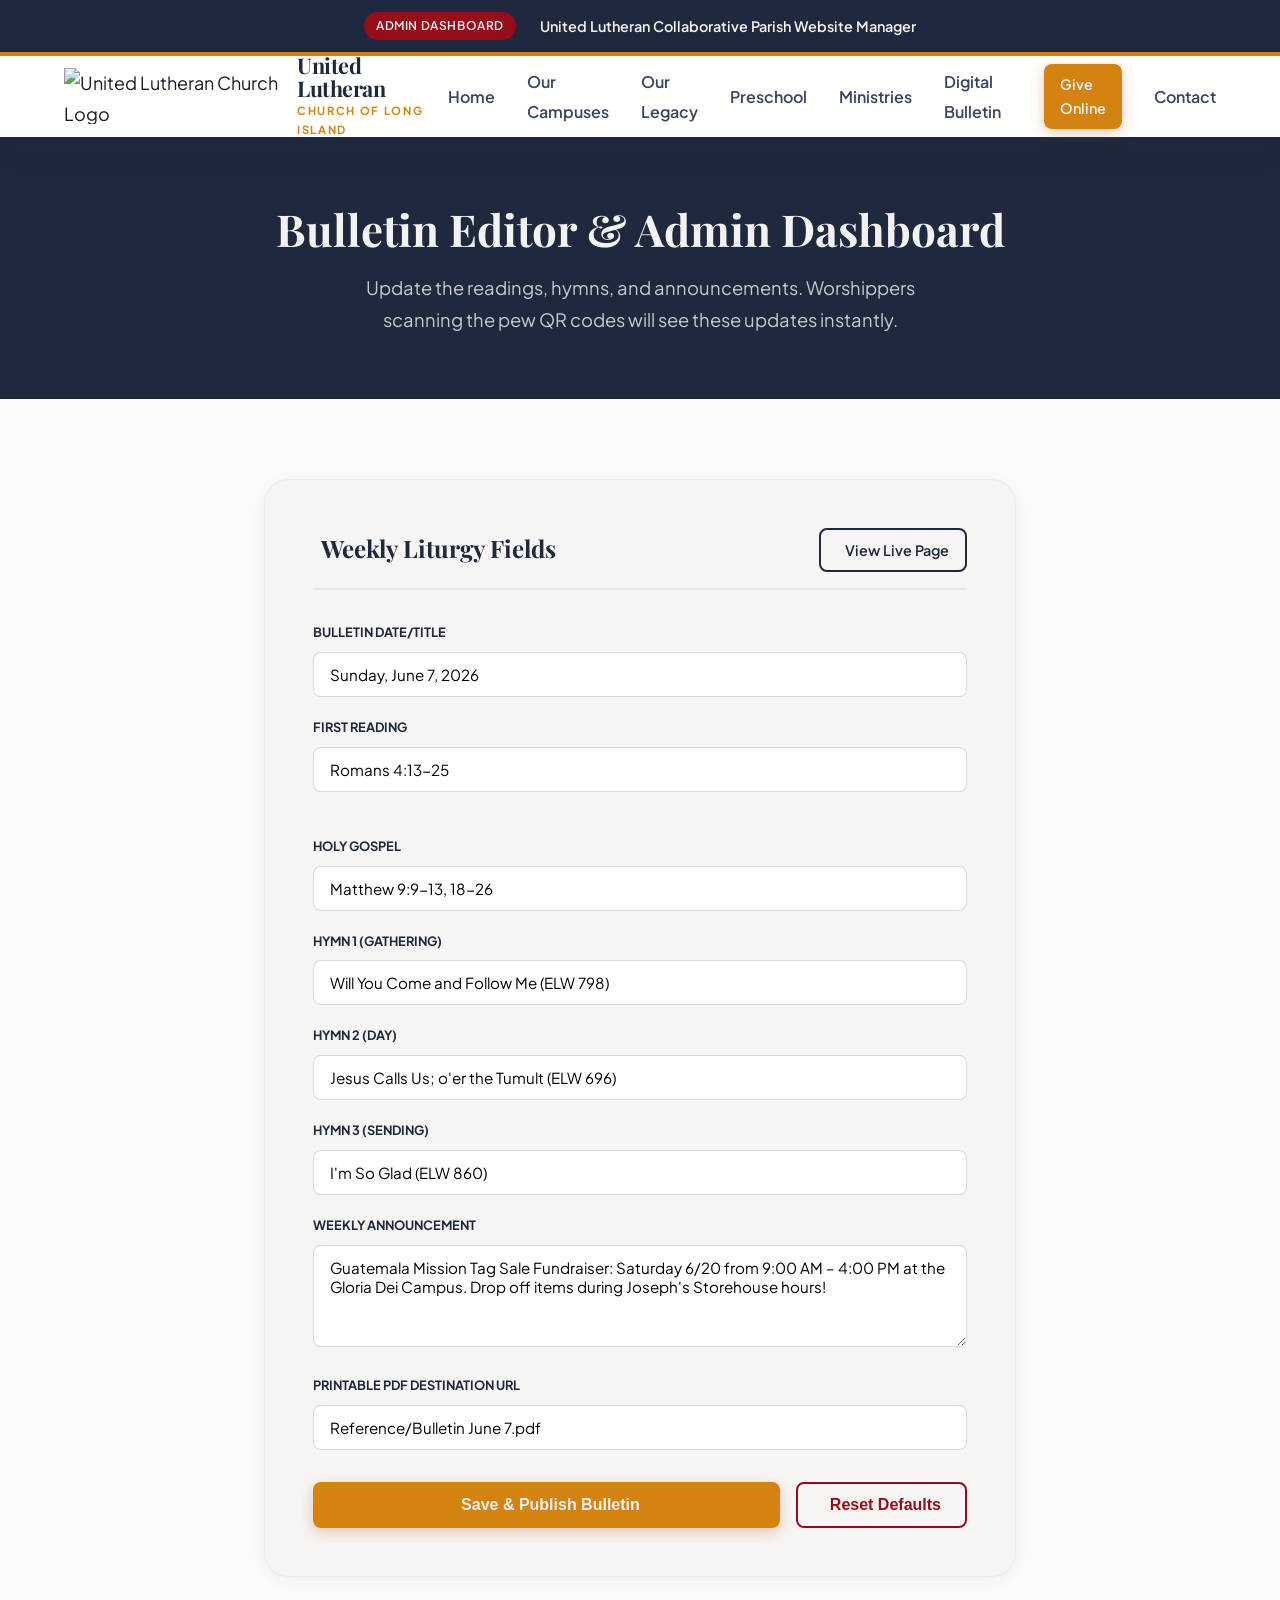
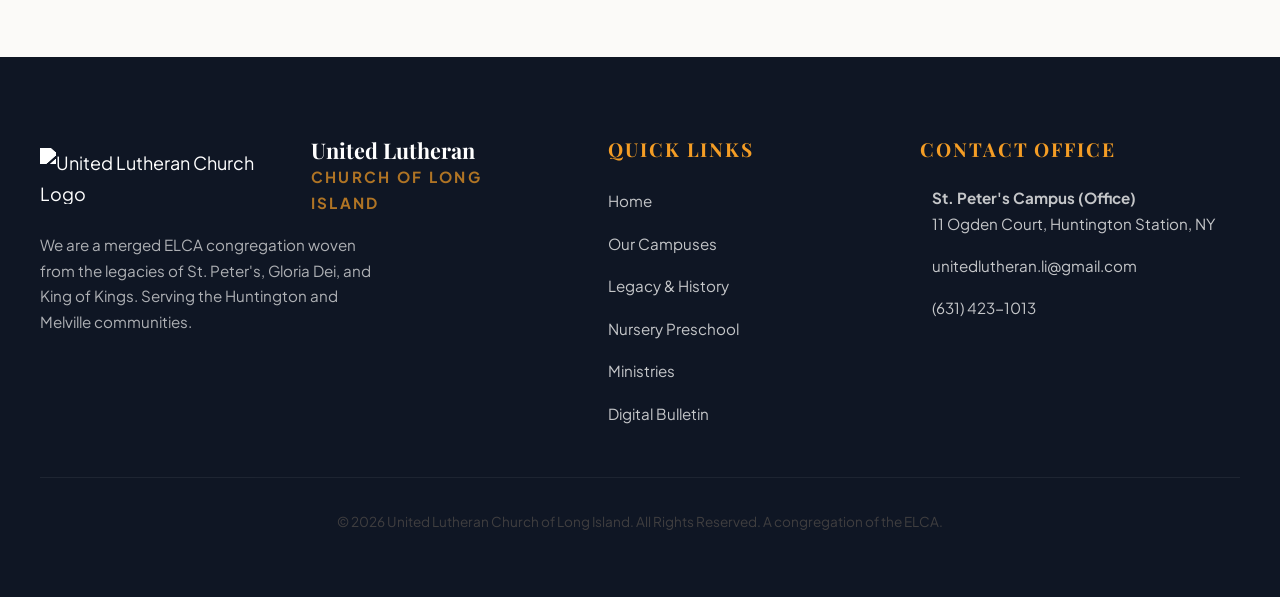
==== bulletin-admin.html @ 24a6257b "Split weekly bulletin into worshipper view and admin portal with persistent localStorage" ====
<!DOCTYPE html>
<html lang="en">
<head>
    <meta charset="UTF-8">
    <meta name="viewport" content="width=device-width, initial-scale=1.0">
    <title>Bulletin Administration | United Lutheran Church of Long Island</title>
    <meta name="description" content="Administration panel for managing the weekly digital bulletin.">
    
    <!-- Stylesheets & Scripts -->
    <link rel="stylesheet" href="css/style.css">
    <script src="js/main.js" defer></script>
    
    <!-- Lucide Icons CDN -->
    <script src="https://unpkg.com/lucide@latest"></script>
</head>
<body class="animate-fade-in">

    <!-- Liturgical Seasons & Shared Worship Banner -->
    <div class="liturgical-bar">
        <div class="container">
            <span class="liturgical-badge">Admin Dashboard</span>
            <span>United Lutheran Collaborative Parish Website Manager</span>
        </div>
    </div>

    <!-- Header Navigation -->
    <header class="site-header">
        <div class="nav-container">
            <a href="index.html" class="brand" aria-label="United Lutheran Church of Long Island Home">
                <img src="https://www.mnys.org/assets/18/6/ULC_Logo_2025.png?14372" alt="United Lutheran Church Logo" class="brand-logo">
                <div class="brand-text">
                    <h1>United Lutheran</h1>
                    <p>Church of Long Island</p>
                </div>
            </a>
            
            <nav>
                <ul class="nav-menu">
                    <li><a href="index.html" class="nav-link">Home</a></li>
                    <li><a href="campuses.html" class="nav-link">Our Campuses</a></li>
                    <li><a href="history.html" class="nav-link">Our Legacy</a></li>
                    <li><a href="preschool.html" class="nav-link">Preschool</a></li>
                    <li><a href="ministries.html" class="nav-link">Ministries</a></li>
                    <li><a href="bulletin.html" class="nav-link">Digital Bulletin</a></li>
                    <li><a href="give.html" class="btn btn-primary btn-sm" style="padding: 0.5rem 1rem; font-size: 0.9rem;">Give Online</a></li>
                    <li><a href="contact.html" class="nav-link">Contact</a></li>
                </ul>
            </nav>
            
            <button class="menu-toggle" aria-label="Toggle Navigation Menu">
                <span></span>
                <span></span>
                <span></span>
            </button>
        </div>
    </header>

    <!-- Main Content -->
    <main>
        <!-- Title Banner -->
        <section class="section" style="background-color: var(--clr-primary); color: var(--clr-text-light); padding: 4rem 0;">
            <div class="container" style="text-align: center;">
                <h2 style="color: var(--clr-text-light);">Bulletin Editor & Admin Dashboard</h2>
                <p style="color: var(--clr-text-light); opacity: 0.8; max-width: 600px; margin: 1rem auto 0; font-size: 1.15rem;">
                    Update the readings, hymns, and announcements. Worshippers scanning the pew QR codes will see these updates instantly.
                </p>
            </div>
        </section>

        <!-- Admin Form Area -->
        <section class="section">
            <div class="container" style="max-width: 800px;">
                <div class="card" style="padding: 3rem; background: var(--clr-bg-white);">
                    <div style="display: flex; justify-content: space-between; align-items: center; border-bottom: 2px solid rgba(0,0,0,0.06); padding-bottom: 1rem; margin-bottom: 2rem;">
                        <h3 style="margin: 0; font-size: 1.5rem; color: var(--clr-primary);"><i data-lucide="edit" style="vertical-align: middle; margin-right: 8px;"></i>Weekly Liturgy Fields</h3>
                        <a href="bulletin.html" class="btn btn-outline btn-sm" style="font-size: 0.9rem; padding: 0.5rem 1rem;"><i data-lucide="eye"></i> View Live Page</a>
                    </div>

                    <form id="bulletin-admin-page-form">
                        <div class="form-group">
                            <label class="form-label" for="adm-date">Bulletin Date/Title</label>
                            <input type="text" id="adm-date" class="form-control" value="Sunday, June 7, 2026" required>
                        </div>
                        
                        <div class="grid-2" style="gap: 1.5rem; margin-bottom: 0;">
                            <div class="form-group">
                                <label class="form-label" for="adm-first-lesson">First Reading</label>
                                <input type="text" id="adm-first-lesson" class="form-control" value="Romans 4:13-25" required>
                            </div>
                            <div class="form-group">
                                <label class="form-label" for="adm-gospel">Holy Gospel</label>
                                <input type="text" id="adm-gospel" class="form-control" value="Matthew 9:9-13, 18-26" required>
                            </div>
                        </div>

                        <div class="form-group">
                            <label class="form-label" for="adm-hymn1">Hymn 1 (Gathering)</label>
                            <input type="text" id="adm-hymn1" class="form-control" value="Will You Come and Follow Me (ELW 798)" required>
                        </div>
                        <div class="form-group">
                            <label class="form-label" for="adm-hymn2">Hymn 2 (Day)</label>
                            <input type="text" id="adm-hymn2" class="form-control" value="Jesus Calls Us; o'er the Tumult (ELW 696)" required>
                        </div>
                        <div class="form-group">
                            <label class="form-label" for="adm-hymn3">Hymn 3 (Sending)</label>
                            <input type="text" id="adm-hymn3" class="form-control" value="I'm So Glad (ELW 860)" required>
                        </div>

                        <div class="form-group">
                            <label class="form-label" for="adm-announcement">Weekly Announcement</label>
                            <textarea id="adm-announcement" class="form-control" rows="4" required>Guatemala Mission Tag Sale Fundraiser: Saturday 6/20 from 9:00 AM – 4:00 PM at the Gloria Dei Campus. Drop off items during Joseph's Storehouse hours!</textarea>
                        </div>

                        <div class="form-group">
                            <label class="form-label" for="adm-pdf-url">Printable PDF Destination URL</label>
                            <input type="text" id="adm-pdf-url" class="form-control" value="Reference/Bulletin June 7.pdf" required>
                        </div>

                        <div style="display: flex; gap: 1rem; margin-top: 2rem;">
                            <button type="submit" class="btn btn-primary" style="flex: 1;"><i data-lucide="save"></i> Save & Publish Bulletin</button>
                            <button type="button" id="reset-defaults-btn" class="btn btn-outline" style="color: var(--clr-secondary); border-color: var(--clr-secondary);"><i data-lucide="rotate-ccw"></i> Reset Defaults</button>
                        </div>
                    </form>

                    <!-- Alert message container -->
                    <div id="admin-alert" style="margin-top: 1.5rem; display: none;"></div>
                </div>
            </div>
        </section>
    </main>

    <!-- Footer -->
    <footer class="site-footer">
        <div class="footer-grid">
            <div class="footer-brand">
                <a href="index.html" class="brand" style="color: white;">
                    <img src="https://www.mnys.org/assets/18/6/ULC_Logo_2025.png?14372" alt="United Lutheran Church Logo" class="brand-logo" style="filter: brightness(0) invert(1);">
                    <div class="brand-text">
                        <h2 style="color: white; font-size: 1.35rem;">United Lutheran</h2>
                        <p style="color: var(--clr-accent-light);">Church of Long Island</p>
                    </div>
                </a>
                <p>We are a merged ELCA congregation woven from the legacies of St. Peter's, Gloria Dei, and King of Kings. Serving the Huntington and Melville communities.</p>
            </div>
            
            <div class="footer-links">
                <h3>Quick Links</h3>
                <ul class="footer-links-list">
                    <li><a href="index.html" class="footer-link">Home</a></li>
                    <li><a href="campuses.html" class="footer-link">Our Campuses</a></li>
                    <li><a href="history.html" class="footer-link">Legacy & History</a></li>
                    <li><a href="preschool.html" class="footer-link">Nursery Preschool</a></li>
                    <li><a href="ministries.html" class="footer-link">Ministries</a></li>
                    <li><a href="bulletin.html" class="footer-link">Digital Bulletin</a></li>
                </ul>
            </div>

            <div class="footer-contact">
                <h3>Contact Office</h3>
                <ul class="footer-contact-list">
                    <li class="footer-contact-item">
                        <i data-lucide="map-pin"></i>
                        <span><strong>St. Peter's Campus (Office)</strong><br>11 Ogden Court, Huntington Station, NY</span>
                    </li>
                    <li class="footer-contact-item">
                        <i data-lucide="mail"></i>
                        <span>unitedlutheran.li@gmail.com</span>
                    </li>
                    <li class="footer-contact-item">
                        <i data-lucide="phone"></i>
                        <span>(631) 423-1013</span>
                    </li>
                </ul>
            </div>
        </div>
        
        <div class="footer-bottom">
            <p>&copy; 2026 United Lutheran Church of Long Island. All Rights Reserved. A congregation of the ELCA.</p>
        </div>
    </footer>

    <script>
        lucide.createIcons();
    </script>
</body>
</html>
---- css/style.css ----
/* ==========================================================================
   United Lutheran Church of Long Island - Core Design System & Styles
   ========================================================================== */

/* Import Google Fonts */
@import url('https://fonts.googleapis.com/css2?family=Plus+Jakarta+Sans:wght@300;400;500;600;700&family=Playfair+Display:ital,wght@0,500;0,600;0,700;1,500&display=swap');

/* CSS Variables & Theme Configuration */
:root {
    /* Color Tokens (HSL tailormade) */
    --clr-primary: hsl(220, 33%, 18%);      /* Deep Slate Blue */
    --clr-primary-light: hsl(220, 25%, 30%);
    --clr-primary-dark: hsl(220, 40%, 10%);
    
    --clr-accent: hsl(35, 85%, 45%);        /* Golden-Amber */
    --clr-accent-light: hsl(35, 90%, 55%);
    
    --clr-secondary: hsl(354, 85%, 32%);    /* Crimson Red (Pentecost / Lutheran root) */
    --clr-secondary-light: hsl(354, 80%, 42%);

    --clr-bg-cream: hsl(40, 30%, 98%);      /* Soft Cream */
    --clr-bg-white: hsl(36, 20%, 96%);      /* Warm White */
    --clr-bg-pure: hsl(0, 0%, 100%);
    
    --clr-text-dark: hsl(215, 25%, 12%);
    --clr-text-muted: hsl(30, 8%, 35%);
    --clr-text-light: hsl(0, 0%, 95%);
    
    /* Layout & Spacing */
    --max-width: 1200px;
    --border-radius-sm: 0.5rem;
    --border-radius-md: 1rem;
    --border-radius-lg: 1.5rem;
    
    /* Typography */
    --font-heading: 'Playfair Display', serif;
    --font-body: 'Plus Jakarta Sans', sans-serif;
    
    /* Transitions & Shadows */
    --transition-smooth: all 0.3s cubic-bezier(0.4, 0, 0.2, 1);
    --shadow-soft: 0 4px 20px -2px rgba(0, 0, 0, 0.05);
    --shadow-medium: 0 10px 30px -5px rgba(0, 0, 0, 0.08);
    --shadow-glass: 0 8px 32px 0 rgba(31, 38, 135, 0.07);
}

/* Base Styles & Reset */
*, *::before, *::after {
    box-sizing: border-box;
    margin: 0;
    padding: 0;
}

html {
    scroll-behavior: smooth;
    font-size: 16px; /* Base size */
}

body {
    background-color: var(--clr-bg-cream);
    color: var(--clr-text-dark);
    font-family: var(--font-body);
    font-size: 1.125rem; /* Scaled up for readability (18px) */
    line-height: 1.7;
    min-height: 100vh;
    display: flex;
    flex-direction: column;
    overflow-x: hidden;
}

/* Typography Utility */
h1, h2, h3, h4 {
    font-family: var(--font-heading);
    color: var(--clr-primary);
    font-weight: 700;
    line-height: 1.25;
}

h1 { font-size: clamp(2.5rem, 5vw, 4rem); }
h2 { font-size: clamp(2rem, 4vw, 2.75rem); }
h3 { font-size: clamp(1.5rem, 3vw, 2rem); }
h4 { font-size: 1.25rem; }

p {
    margin-bottom: 1.5rem;
    color: var(--clr-text-muted);
}

a {
    color: inherit;
    text-decoration: none;
    transition: var(--transition-smooth);
}

img {
    max-width: 100%;
    height: auto;
    display: block;
    border-radius: var(--border-radius-md);
}

/* Accessibility Focus States */
a:focus-visible, button:focus-visible {
    outline: 3px solid var(--clr-accent);
    outline-offset: 4px;
}

/* Liturgical Announcement Bar */
.liturgical-bar {
    background-color: var(--clr-primary);
    color: var(--clr-text-light);
    font-size: 0.9rem;
    font-weight: 600;
    text-align: center;
    padding: 0.75rem 1rem;
    border-bottom: 4px solid var(--clr-accent);
    position: relative;
    z-index: 100;
}

.liturgical-bar .container {
    display: flex;
    justify-content: center;
    align-items: center;
    gap: 1.5rem;
    flex-wrap: wrap;
}

.liturgical-badge {
    background-color: var(--clr-secondary);
    color: var(--clr-text-light);
    padding: 0.25rem 0.75rem;
    border-radius: 50px;
    font-size: 0.75rem;
    letter-spacing: 0.05em;
    text-transform: uppercase;
    animation: pulse 2s infinite;
}

/* Header & Glassmorphic Navigation */
.site-header {
    background: rgba(255, 255, 255, 0.85);
    backdrop-filter: blur(12px);
    -webkit-backdrop-filter: blur(12px);
    border-bottom: 1px solid rgba(255, 255, 255, 0.4);
    box-shadow: var(--shadow-glass);
    position: sticky;
    top: 0;
    z-index: 90;
    transition: var(--transition-smooth);
}

.nav-container {
    max-width: var(--max-width);
    margin: 0 auto;
    padding: 0 1.5rem;
    height: 5rem;
    display: flex;
    justify-content: space-between;
    align-items: center;
}

/* Branding Logo */
.brand {
    display: flex;
    align-items: center;
    gap: 0.75rem;
}

.brand-logo {
    height: 3.5rem;
    width: auto;
    border-radius: 0;
}

.brand-text h1 {
    font-size: 1.35rem;
    font-weight: 700;
    letter-spacing: -0.02em;
    margin: 0;
    line-height: 1.1;
}

.brand-text p {
    font-size: 0.7rem;
    text-transform: uppercase;
    letter-spacing: 0.15em;
    font-weight: 700;
    color: var(--clr-accent);
    margin: 0;
}

/* Navigation Menu */
.nav-menu {
    display: flex;
    list-style: none;
    gap: 2rem;
    align-items: center;
}

.nav-link {
    font-size: 1rem;
    font-weight: 600;
    color: var(--clr-primary-light);
    padding: 0.5rem 0;
    position: relative;
}

.nav-link:hover, .nav-link.active {
    color: var(--clr-primary);
}

.nav-link::after {
    content: '';
    position: absolute;
    bottom: 0;
    left: 0;
    width: 0;
    height: 2px;
    background-color: var(--clr-accent);
    transition: var(--transition-smooth);
}

.nav-link:hover::after, .nav-link.active::after {
    width: 100%;
}

/* Button Component Styles */
.btn {
    display: inline-flex;
    align-items: center;
    justify-content: center;
    gap: 0.5rem;
    padding: 0.75rem 1.5rem;
    border-radius: var(--border-radius-sm);
    font-weight: 600;
    font-size: 1rem;
    cursor: pointer;
    border: none;
    transition: var(--transition-smooth);
}

.btn-primary {
    background-color: var(--clr-accent);
    color: var(--clr-text-light);
    box-shadow: 0 4px 14px 0 rgba(180, 83, 9, 0.3);
}

.btn-primary:hover {
    background-color: var(--clr-accent-light);
    transform: translateY(-2px);
    box-shadow: 0 6px 20px 0 rgba(180, 83, 9, 0.4);
}

.btn-secondary {
    background-color: var(--clr-primary);
    color: var(--clr-text-light);
}

.btn-secondary:hover {
    background-color: var(--clr-primary-light);
    transform: translateY(-2px);
}

.btn-outline {
    background-color: transparent;
    border: 2px solid var(--clr-primary);
    color: var(--clr-primary);
}

.btn-outline:hover {
    background-color: var(--clr-primary);
    color: var(--clr-text-light);
}

/* Hamburger & Mobile Nav */
.menu-toggle {
    display: none;
    background: none;
    border: none;
    cursor: pointer;
    padding: 0.5rem;
}

.menu-toggle span {
    display: block;
    width: 25px;
    height: 3px;
    background-color: var(--clr-primary);
    margin: 5px 0;
    transition: var(--transition-smooth);
}

/* Hero Section Style */
.hero {
    position: relative;
    background-color: var(--clr-primary-dark);
    color: var(--clr-text-light);
    padding: 8rem 1.5rem;
    overflow: hidden;
    display: flex;
    align-items: center;
}

.hero::before {
    content: '';
    position: absolute;
    inset: 0;
    background: linear-gradient(135deg, rgba(30, 41, 59, 0.95) 30%, rgba(15, 23, 42, 0.7) 100%);
    z-index: 2;
}

.hero-bg-img {
    position: absolute;
    inset: 0;
    width: 100%;
    height: 100%;
    object-fit: cover;
    z-index: 1;
    opacity: 0.35;
}

.hero-content {
    max-width: var(--max-width);
    margin: 0 auto;
    position: relative;
    z-index: 5;
    width: 100%;
}

.hero-label {
    color: var(--clr-accent-light);
    text-transform: uppercase;
    font-size: 0.85rem;
    font-weight: 700;
    letter-spacing: 0.2rem;
    margin-bottom: 1rem;
    display: flex;
    align-items: center;
    gap: 0.5rem;
}

.hero h2 {
    color: var(--clr-text-light);
    font-size: clamp(2.5rem, 6vw, 4.5rem);
    margin-bottom: 1.5rem;
    max-width: 800px;
}

.hero p {
    color: var(--clr-text-light);
    font-size: clamp(1.1rem, 2vw, 1.4rem);
    max-width: 650px;
    margin-bottom: 2.5rem;
    opacity: 0.9;
}

.hero-actions {
    display: flex;
    gap: 1rem;
    flex-wrap: wrap;
}

/* Main Grid & Containers */
.container {
    max-width: var(--max-width);
    margin: 0 auto;
    padding: 0 1.5rem;
    width: 100%;
}

.section {
    padding: 5rem 0;
}

.section-header {
    text-align: center;
    margin-bottom: 3.5rem;
}

.section-header p {
    font-size: 1.15rem;
    max-width: 600px;
    margin: 1rem auto 0;
}

.section-title-line {
    width: 5rem;
    height: 4px;
    background-color: var(--clr-accent);
    margin: 1rem auto 0;
    border-radius: 50px;
}

/* Card System Layouts */
.grid-3 {
    display: grid;
    grid-template-columns: repeat(auto-fit, minmax(320px, 1fr));
    gap: 2rem;
}

.grid-2 {
    display: grid;
    grid-template-columns: repeat(auto-fit, minmax(450px, 1fr));
    gap: 2.5rem;
}

.card {
    background-color: var(--clr-bg-pure);
    border-radius: var(--border-radius-lg);
    box-shadow: var(--shadow-soft);
    padding: 2.5rem;
    border: 1px solid rgba(220, 220, 220, 0.4);
    transition: var(--transition-smooth);
    display: flex;
    flex-direction: column;
    position: relative;
    overflow: hidden;
}

.card:hover {
    transform: translateY(-5px);
    box-shadow: var(--shadow-medium);
    border-color: rgba(180, 83, 9, 0.2);
}

.card-img-wrapper {
    margin: -2.5rem -2.5rem 1.5rem -2.5rem;
    position: relative;
    overflow: hidden;
    height: 200px;
}

.card-img {
    width: 100%;
    height: 100%;
    object-fit: cover;
    border-radius: var(--border-radius-lg) var(--border-radius-lg) 0 0;
    transition: var(--transition-smooth);
}

.card:hover .card-img {
    transform: scale(1.05);
}

.card-badge {
    position: absolute;
    top: 1rem;
    left: 1rem;
    background-color: var(--clr-primary);
    color: var(--clr-text-light);
    padding: 0.35rem 0.85rem;
    border-radius: 50px;
    font-size: 0.75rem;
    font-weight: 700;
    text-transform: uppercase;
}

.card-badge.accent {
    background-color: var(--clr-accent);
}

.card h3 {
    font-size: 1.5rem;
    margin-bottom: 0.75rem;
}

.card-meta {
    font-size: 0.9rem;
    font-weight: 600;
    color: var(--clr-accent);
    margin-bottom: 1rem;
    display: flex;
    align-items: center;
    gap: 0.5rem;
}

.card p {
    font-size: 1rem;
    flex-grow: 1;
    margin-bottom: 1.5rem;
}

.card-action {
    margin-top: auto;
    font-weight: 700;
    color: var(--clr-secondary);
    display: inline-flex;
    align-items: center;
    gap: 0.5rem;
}

.card-action:hover {
    color: var(--clr-secondary-light);
}

/* History Timeline / Legacy Layouts */
.legacy-split {
    display: grid;
    grid-template-columns: 1fr 300px;
    gap: 2.5rem;
    align-items: start;
}

@media (max-width: 900px) {
    .legacy-split {
        grid-template-columns: 1fr;
    }
}

.side-profile {
    background-color: var(--clr-bg-white);
    border-radius: var(--border-radius-md);
    padding: 2rem;
    border: 1px solid rgba(0,0,0,0.05);
    position: sticky;
    top: 7rem;
}

.side-profile h4 {
    border-bottom: 2px solid var(--clr-accent);
    padding-bottom: 0.5rem;
    margin-bottom: 1.25rem;
}

.profile-meta-item {
    margin-bottom: 1.25rem;
    font-size: 0.95rem;
}

.profile-meta-item strong {
    display: block;
    color: var(--clr-primary);
    text-transform: uppercase;
    font-size: 0.75rem;
    letter-spacing: 0.05em;
}

/* Interactive Tabs Component */
.tab-container {
    margin-top: 2rem;
}

.tab-nav {
    display: flex;
    gap: 1rem;
    border-bottom: 2px solid rgba(0, 0, 0, 0.08);
    margin-bottom: 2.5rem;
    overflow-x: auto;
    padding-bottom: 0.25rem;
}

.tab-btn {
    background: none;
    border: none;
    padding: 1rem 1.5rem;
    font-family: var(--font-body);
    font-size: 1.1rem;
    font-weight: 600;
    color: var(--clr-text-muted);
    cursor: pointer;
    border-bottom: 3px solid transparent;
    transition: var(--transition-smooth);
    white-space: nowrap;
}

.tab-btn:hover {
    color: var(--clr-primary);
}

.tab-btn.active {
    color: var(--clr-secondary);
    border-color: var(--clr-secondary);
    font-weight: 700;
}

.tab-pane {
    display: none;
    animation: fadeIn 0.4s ease-in-out;
}

.tab-pane.active {
    display: block;
}

/* Digital Bulletin Special Layout */
.bulletin-card {
    background-color: var(--clr-bg-pure);
    border-radius: var(--border-radius-lg);
    box-shadow: var(--shadow-medium);
    border: 1px solid rgba(0,0,0,0.05);
    overflow: hidden;
}

.bulletin-header {
    background-color: var(--clr-primary);
    color: var(--clr-text-light);
    padding: 3rem 2rem;
    text-align: center;
    border-bottom: 4px solid var(--clr-accent);
}

.bulletin-header h2 {
    color: var(--clr-text-light);
    margin-bottom: 0.5rem;
}

.bulletin-header .date {
    font-style: italic;
    color: var(--clr-accent-light);
}

.bulletin-qr-box {
    margin-top: 2rem;
    display: inline-flex;
    background: rgba(255,255,255,0.1);
    backdrop-filter: blur(6px);
    padding: 1rem 1.5rem;
    border-radius: var(--border-radius-md);
    gap: 1rem;
    align-items: center;
    text-align: left;
}

.bulletin-qr-img {
    width: 60px;
    height: 60px;
    background-color: var(--clr-bg-pure);
    padding: 5px;
    border-radius: var(--border-radius-sm);
}

.bulletin-qr-desc {
    font-size: 0.85rem;
    line-height: 1.3;
}

/* Bulletin Admin Controls Layout */
.bulletin-layout {
    display: grid;
    grid-template-columns: 400px 1fr;
    gap: 2.5rem;
    align-items: start;
}

@media (max-width: 950px) {
    .bulletin-layout {
        grid-template-columns: 1fr;
    }
}

.admin-panel {
    background-color: var(--clr-bg-pure);
    border-radius: var(--border-radius-md);
    padding: 2rem;
    box-shadow: var(--shadow-soft);
    border: 1px solid rgba(0,0,0,0.05);
}

.form-group {
    margin-bottom: 1.25rem;
}

.form-label {
    display: block;
    font-size: 0.8rem;
    font-weight: 700;
    text-transform: uppercase;
    color: var(--clr-primary);
    margin-bottom: 0.5rem;
}

.form-control {
    width: 100%;
    font-family: var(--font-body);
    font-size: 0.95rem;
    padding: 0.75rem 1rem;
    border: 1px solid rgba(0,0,0,0.15);
    border-radius: var(--border-radius-sm);
    outline: none;
    transition: var(--transition-smooth);
}

.form-control:focus {
    border-color: var(--clr-accent);
    box-shadow: 0 0 0 3px rgba(180, 83, 9, 0.15);
}

/* Interactive Phone Screen Simulator */
.phone-sim-wrapper {
    background-color: var(--clr-primary-dark);
    padding: 1.5rem;
    border-radius: 3rem;
    max-width: 380px;
    margin: 0 auto;
    box-shadow: var(--shadow-medium);
    border: 4px solid var(--clr-primary-light);
}

.phone-screen {
    background-color: var(--clr-bg-cream);
    height: 550px;
    border-radius: 2rem;
    overflow-y: auto;
    display: flex;
    flex-direction: column;
    box-shadow: inset 0 0 10px rgba(0,0,0,0.3);
}

.phone-screen::-webkit-scrollbar {
    display: none;
}

.phone-screen-header {
    background-color: var(--clr-primary);
    color: var(--clr-text-light);
    padding: 1rem;
    font-family: var(--font-heading);
    font-size: 1.1rem;
    text-align: center;
    position: sticky;
    top: 0;
    z-index: 10;
}

.phone-screen-body {
    padding: 1.5rem;
    flex-grow: 1;
    display: flex;
    flex-direction: column;
    gap: 1.25rem;
}

/* Footer Section */
.site-footer {
    background-color: var(--clr-primary-dark);
    color: var(--clr-text-light);
    padding: 5rem 1.5rem 2.5rem;
    margin-top: auto;
}

.footer-grid {
    max-width: var(--max-width);
    margin: 0 auto 3rem;
    display: grid;
    grid-template-columns: 2fr 1fr 1.25fr;
    gap: 3.5rem;
}

.footer-brand {
    display: flex;
    flex-direction: column;
    gap: 1rem;
}

.footer-brand p {
    color: var(--clr-text-light);
    opacity: 0.7;
    max-width: 350px;
    font-size: 0.95rem;
}

.footer-links h3, .footer-contact h3 {
    color: var(--clr-accent-light);
    font-size: 1.2rem;
    text-transform: uppercase;
    letter-spacing: 0.1em;
    margin-bottom: 1.5rem;
}

.footer-links-list {
    list-style: none;
    display: flex;
    flex-direction: column;
    gap: 0.75rem;
}

.footer-link {
    color: var(--clr-text-light);
    opacity: 0.8;
    font-size: 0.95rem;
}

.footer-link:hover {
    color: var(--clr-accent-light);
    opacity: 1;
    padding-left: 5px;
}

.footer-contact-list {
    list-style: none;
    display: flex;
    flex-direction: column;
    gap: 1rem;
    font-size: 0.95rem;
}

.footer-contact-item {
    display: flex;
    gap: 0.75rem;
    align-items: start;
    opacity: 0.8;
}

.footer-contact-item svg {
    color: var(--clr-accent-light);
    flex-shrink: 0;
    margin-top: 0.25rem;
}

.footer-bottom {
    max-width: var(--max-width);
    margin: 0 auto;
    border-top: 1px solid rgba(255, 255, 255, 0.1);
    padding-top: 2rem;
    text-align: center;
    font-size: 0.85rem;
    opacity: 0.6;
}

/* Animations */
@keyframes fadeIn {
    from { opacity: 0; transform: translateY(10px); }
    to { opacity: 1; transform: translateY(0); }
}

@keyframes pulse {
    0% { box-shadow: 0 0 0 0 rgba(142, 13, 26, 0.4); }
    70% { box-shadow: 0 0 0 8px rgba(142, 13, 26, 0); }
    100% { box-shadow: 0 0 0 0 rgba(142, 13, 26, 0); }
}

.animate-fade-in {
    animation: fadeIn 0.6s ease-out forwards;
}

/* Responsive Overrides (Media Queries) */
@media (max-width: 900px) {
    .footer-grid {
        grid-template-columns: 1fr;
        gap: 2.5rem;
    }
}

@media (max-width: 768px) {
    html {
        font-size: 15px; /* scale down slightly on mobile */
    }
    
    .nav-menu {
        display: none; /* simple mobile drawer toggle or hidden for custom nav */
    }
    
    .menu-toggle {
        display: block;
    }
    
    .hero {
        padding: 5rem 1rem;
        text-align: center;
    }
    
    .hero-actions {
        justify-content: center;
    }
    
    .hero h2 {
        font-size: clamp(2rem, 8vw, 3rem);
    }
}

/* Print Styles */
@media print {
    .liturgical-bar, .site-header, .site-footer, .btn, .tab-nav, .admin-panel {
        display: none !important;
    }
    
    body {
        background-color: white;
        color: black;
        font-size: 12pt;
    }
    
    .container {
        width: 100%;
        max-width: 100%;
        padding: 0;
    }
}

/* Floating Action Button (FAB) for Admin Portal */
.admin-fab {
    position: fixed;
    bottom: 2rem;
    right: 2rem;
    background-color: var(--clr-primary);
    color: var(--clr-text-light);
    width: 3.5rem;
    height: 3.5rem;
    border-radius: 50%;
    display: flex;
    align-items: center;
    justify-content: center;
    box-shadow: 0 4px 10px rgba(0, 0, 0, 0.3);
    z-index: 1000;
    transition: var(--transition-smooth);
    border: 2px solid rgba(255, 255, 255, 0.1);
}

.admin-fab:hover {
    background-color: var(--clr-secondary);
    transform: scale(1.1) rotate(45deg);
    box-shadow: 0 6px 14px rgba(0, 0, 0, 0.4);
}
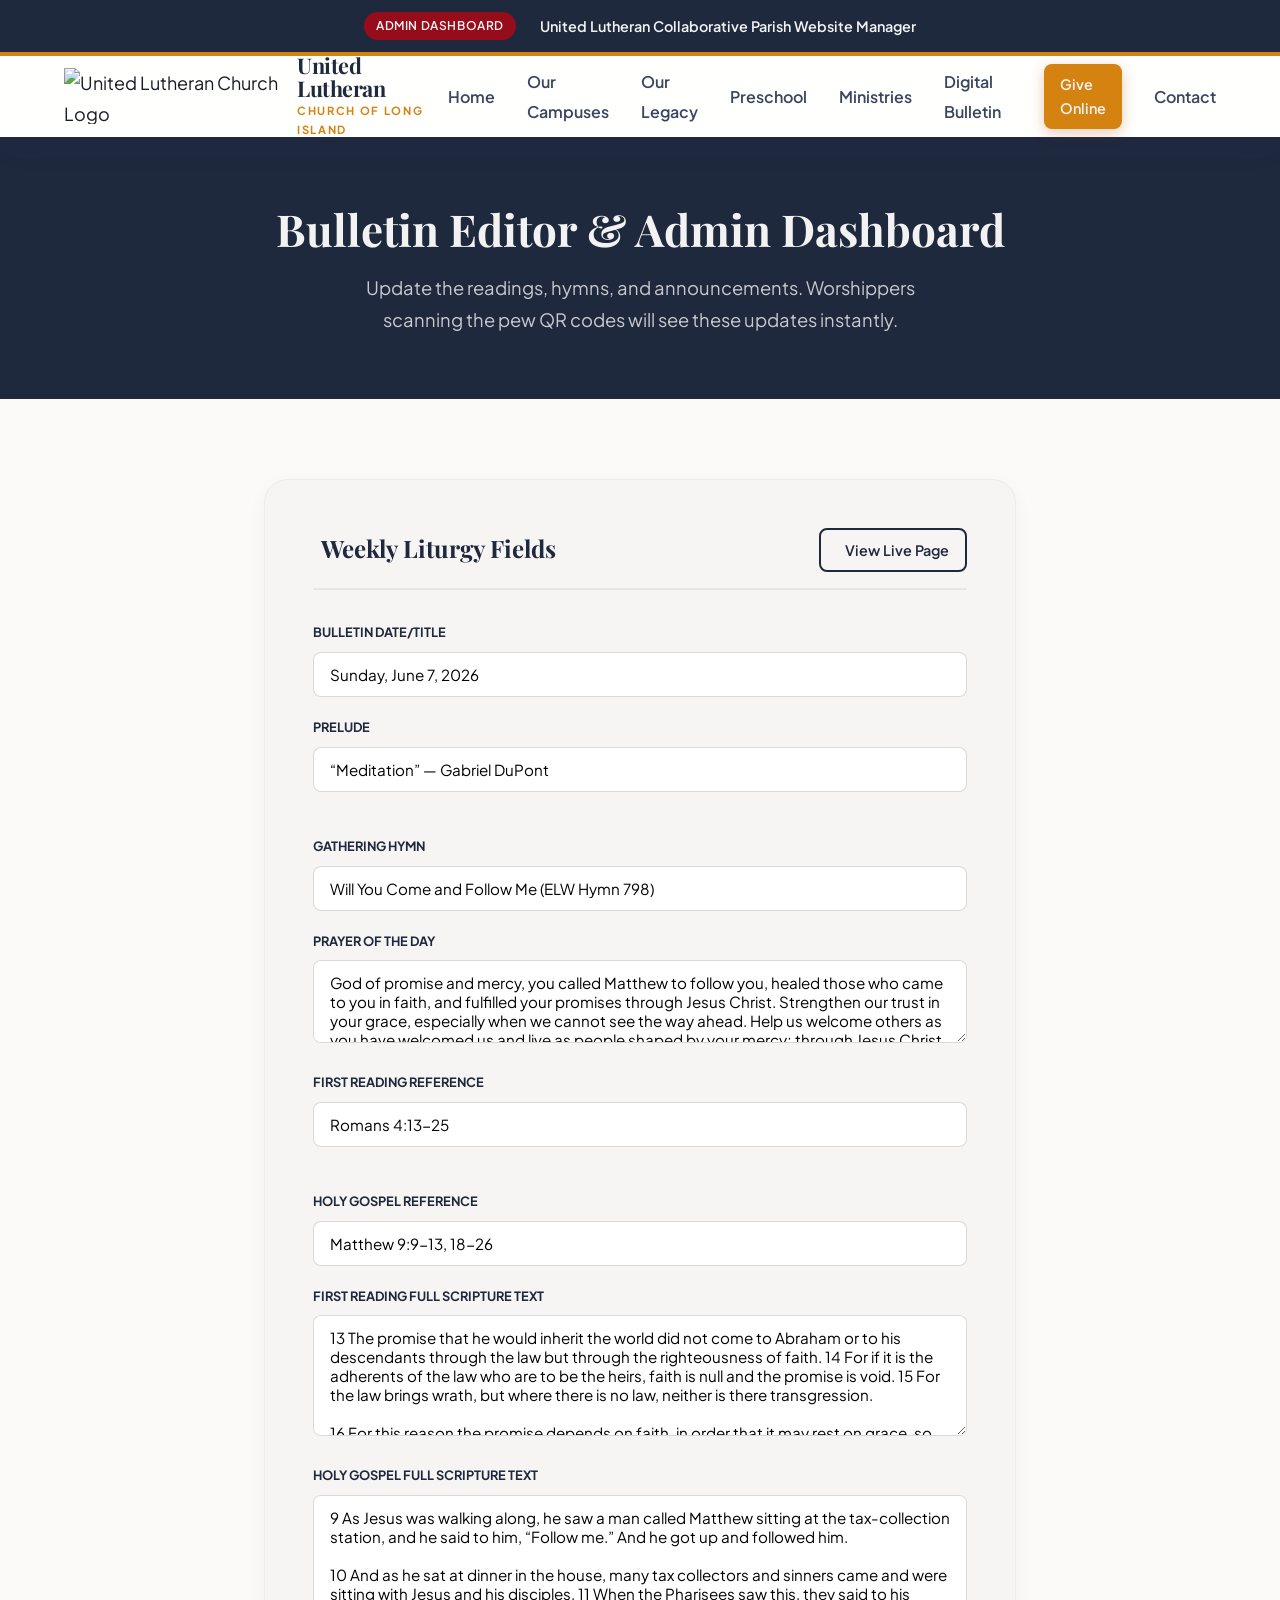
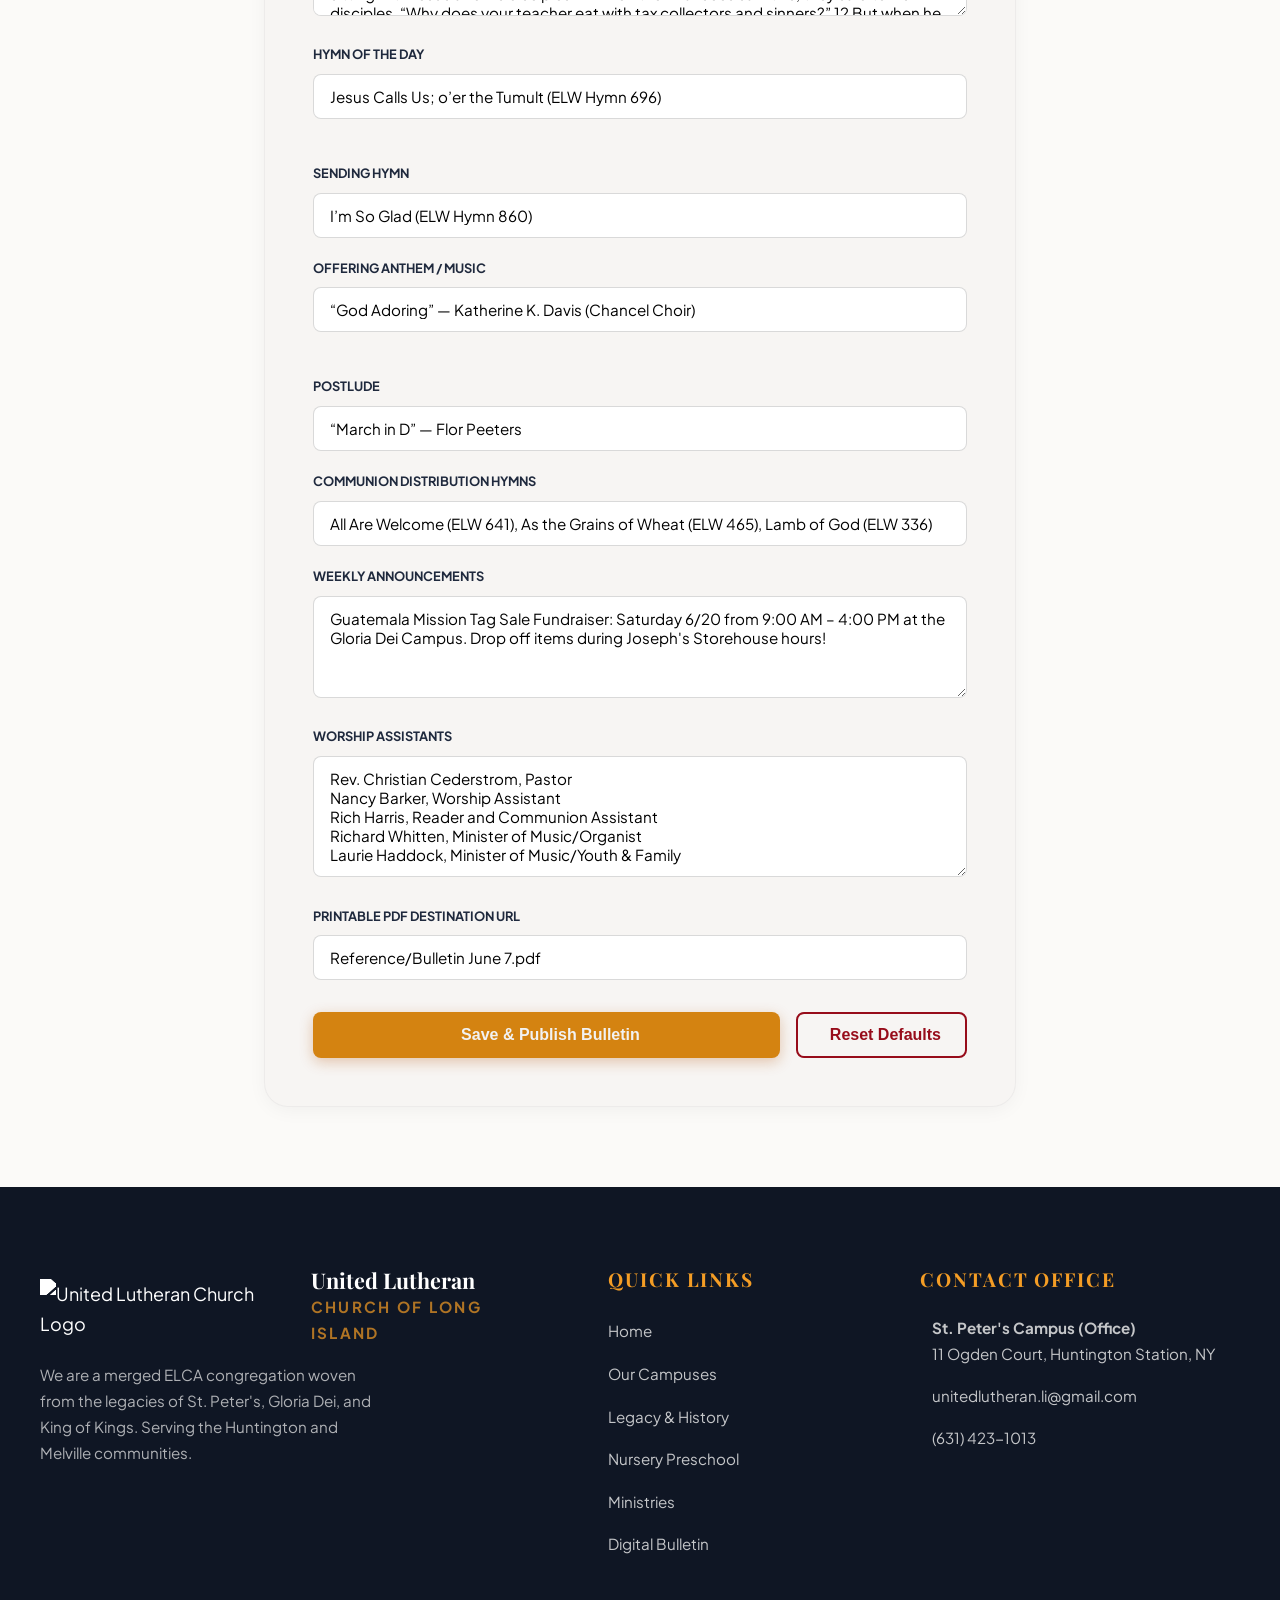
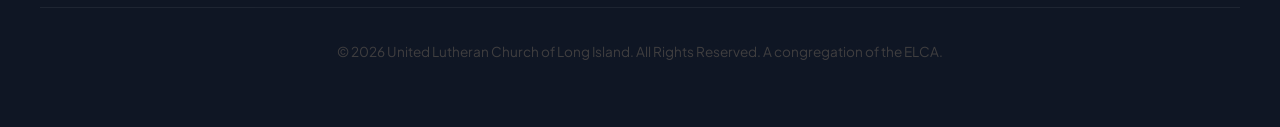
==== commit a046c2df: "Expand digital bulletin to include entire service liturgy and announcements as a dedicated section" ====
--- a/bulletin-admin.html
+++ b/bulletin-admin.html
@@ -84,31 +84,80 @@
                         
                         <div class="grid-2" style="gap: 1.5rem; margin-bottom: 0;">
                             <div class="form-group">
-                                <label class="form-label" for="adm-first-lesson">First Reading</label>
+                                <label class="form-label" for="adm-prelude">Prelude</label>
+                                <input type="text" id="adm-prelude" class="form-control" value="“Meditation” — Gabriel DuPont" required>
+                            </div>
+                            <div class="form-group">
+                                <label class="form-label" for="adm-hymn1">Gathering Hymn</label>
+                                <input type="text" id="adm-hymn1" class="form-control" value="Will You Come and Follow Me (ELW Hymn 798)" required>
+                            </div>
+                        </div>
+
+                        <div class="form-group">
+                            <label class="form-label" for="adm-prayer-of-day">Prayer of the Day</label>
+                            <textarea id="adm-prayer-of-day" class="form-control" rows="3" required>God of promise and mercy, you called Matthew to follow you, healed those who came to you in faith, and fulfilled your promises through Jesus Christ. Strengthen our trust in your grace, especially when we cannot see the way ahead. Help us welcome others as you have welcomed us and live as people shaped by your mercy; through Jesus Christ, our Savior and Lord.</textarea>
+                        </div>
+                        
+                        <div class="grid-2" style="gap: 1.5rem; margin-bottom: 0;">
+                            <div class="form-group">
+                                <label class="form-label" for="adm-first-lesson">First Reading Reference</label>
                                 <input type="text" id="adm-first-lesson" class="form-control" value="Romans 4:13-25" required>
                             </div>
                             <div class="form-group">
-                                <label class="form-label" for="adm-gospel">Holy Gospel</label>
+                                <label class="form-label" for="adm-gospel">Holy Gospel Reference</label>
                                 <input type="text" id="adm-gospel" class="form-control" value="Matthew 9:9-13, 18-26" required>
                             </div>
                         </div>
 
                         <div class="form-group">
-                            <label class="form-label" for="adm-hymn1">Hymn 1 (Gathering)</label>
-                            <input type="text" id="adm-hymn1" class="form-control" value="Will You Come and Follow Me (ELW 798)" required>
-                        </div>
-                        <div class="form-group">
-                            <label class="form-label" for="adm-hymn2">Hymn 2 (Day)</label>
-                            <input type="text" id="adm-hymn2" class="form-control" value="Jesus Calls Us; o'er the Tumult (ELW 696)" required>
-                        </div>
-                        <div class="form-group">
-                            <label class="form-label" for="adm-hymn3">Hymn 3 (Sending)</label>
-                            <input type="text" id="adm-hymn3" class="form-control" value="I'm So Glad (ELW 860)" required>
-                        </div>
-
-                        <div class="form-group">
-                            <label class="form-label" for="adm-announcement">Weekly Announcement</label>
+                            <label class="form-label" for="adm-first-lesson-text">First Reading Full Scripture Text</label>
+                            <textarea id="adm-first-lesson-text" class="form-control" rows="5" required>The promise that he would inherit the world did not come to Abraham or to his descendants through the law but through the righteousness of faith. For if it is the adherents of the law who are to be the heirs, faith is null and the promise is void. For the law brings wrath, but where there is no law, neither is there transgression...</textarea>
+                        </div>
+
+                        <div class="form-group">
+                            <label class="form-label" for="adm-gospel-text">Holy Gospel Full Scripture Text</label>
+                            <textarea id="adm-gospel-text" class="form-control" rows="5" required>As Jesus was walking along, he saw a man called Matthew sitting at the tax-collection station, and he said to him, “Follow me.” And he got up and followed him. And as he sat at dinner in the house, many tax collectors and sinners came and were sitting with Jesus and his disciples...</textarea>
+                        </div>
+
+                        <div class="grid-2" style="gap: 1.5rem; margin-bottom: 0;">
+                            <div class="form-group">
+                                <label class="form-label" for="adm-hymn2">Hymn of the Day</label>
+                                <input type="text" id="adm-hymn2" class="form-control" value="Jesus Calls Us; o’er the Tumult (ELW Hymn 696)" required>
+                            </div>
+                            <div class="form-group">
+                                <label class="form-label" for="adm-hymn3">Sending Hymn</label>
+                                <input type="text" id="adm-hymn3" class="form-control" value="I’m So Glad (ELW Hymn 860)" required>
+                            </div>
+                        </div>
+
+                        <div class="grid-2" style="gap: 1.5rem; margin-bottom: 0;">
+                            <div class="form-group">
+                                <label class="form-label" for="adm-offering-music">Offering Anthem / Music</label>
+                                <input type="text" id="adm-offering-music" class="form-control" value="“God Adoring” — Katherine K. Davis (Chancel Choir)" required>
+                            </div>
+                            <div class="form-group">
+                                <label class="form-label" for="adm-postlude">Postlude</label>
+                                <input type="text" id="adm-postlude" class="form-control" value="“March in D” — Flor Peeters" required>
+                            </div>
+                        </div>
+
+                        <div class="form-group">
+                            <label class="form-label" for="adm-communion-hymns">Communion Distribution Hymns</label>
+                            <input type="text" id="adm-communion-hymns" class="form-control" value="All Are Welcome (ELW 641), As the Grains of Wheat (ELW 465), Lamb of God (ELW 336)" required>
+                        </div>
+
+                        <div class="form-group">
+                            <label class="form-label" for="adm-announcement">Weekly Announcements</label>
                             <textarea id="adm-announcement" class="form-control" rows="4" required>Guatemala Mission Tag Sale Fundraiser: Saturday 6/20 from 9:00 AM – 4:00 PM at the Gloria Dei Campus. Drop off items during Joseph's Storehouse hours!</textarea>
+                        </div>
+
+                        <div class="form-group">
+                            <label class="form-label" for="adm-assistants">Worship Assistants</label>
+                            <textarea id="adm-assistants" class="form-control" rows="5" required>Rev. Christian Cederstrom, Pastor
+Nancy Barker, Worship Assistant
+Rich Harris, Reader and Communion Assistant
+Richard Whitten, Minister of Music/Organist
+Laurie Haddock, Minister of Music/Youth & Family</textarea>
                         </div>
 
                         <div class="form-group">
--- a/css/style.css
+++ b/css/style.css
@@ -912,3 +912,89 @@
     box-shadow: 0 6px 14px rgba(0, 0, 0, 0.4);
 }
 
+/* Bulletin Sub-Navigation Bar */
+.bulletin-subnav {
+    position: sticky;
+    top: 5rem;
+    background: rgba(255, 255, 255, 0.95);
+    backdrop-filter: blur(10px);
+    -webkit-backdrop-filter: blur(10px);
+    border-bottom: 1px solid rgba(0, 0, 0, 0.06);
+    z-index: 80;
+    padding: 0.75rem 0;
+    box-shadow: 0 2px 5px rgba(0,0,0,0.02);
+}
+
+.bulletin-subnav-list {
+    display: flex;
+    justify-content: center;
+    list-style: none;
+    gap: 1.5rem;
+    margin: 0;
+    padding: 0;
+}
+
+.bulletin-subnav-link {
+    font-size: 0.85rem;
+    font-weight: 700;
+    color: var(--clr-primary-light);
+    text-transform: uppercase;
+    letter-spacing: 0.05em;
+    padding: 0.25rem 0.5rem;
+    transition: var(--transition-smooth);
+}
+
+.bulletin-subnav-link:hover {
+    color: var(--clr-secondary);
+}
+
+/* Responsive Liturgy Spacing */
+.liturgy-section {
+    margin-bottom: 3.5rem;
+    scroll-margin-top: 8rem; /* ensures correct scroll position for sticky header/subnav */
+}
+
+.liturgy-title {
+    font-family: var(--font-heading);
+    color: var(--clr-primary);
+    font-size: 1.5rem;
+    border-bottom: 2px solid var(--clr-accent);
+    padding-bottom: 0.5rem;
+    margin-bottom: 2rem;
+    text-transform: uppercase;
+    letter-spacing: 0.05em;
+}
+
+.liturgy-item {
+    margin-bottom: 1.5rem;
+    line-height: 1.7;
+    font-size: 1.05rem;
+}
+
+.liturgy-item strong.leader {
+    color: var(--clr-secondary);
+    display: block;
+    margin-bottom: 0.25rem;
+    font-size: 0.95rem;
+    text-transform: uppercase;
+    letter-spacing: 0.02em;
+}
+
+.liturgy-item em.congregation {
+    font-weight: 600;
+    font-style: normal;
+    color: var(--clr-primary-dark);
+}
+
+.liturgy-lyrics {
+    font-family: var(--font-body);
+    font-style: italic;
+    color: var(--clr-text-muted);
+    padding-left: 1.5rem;
+    border-left: 3px solid rgba(180,83,9,0.25);
+    margin: 1.25rem 0;
+    line-height: 1.6;
+    white-space: pre-line; /* preserves line breaks for song lyrics */
+}
+
+
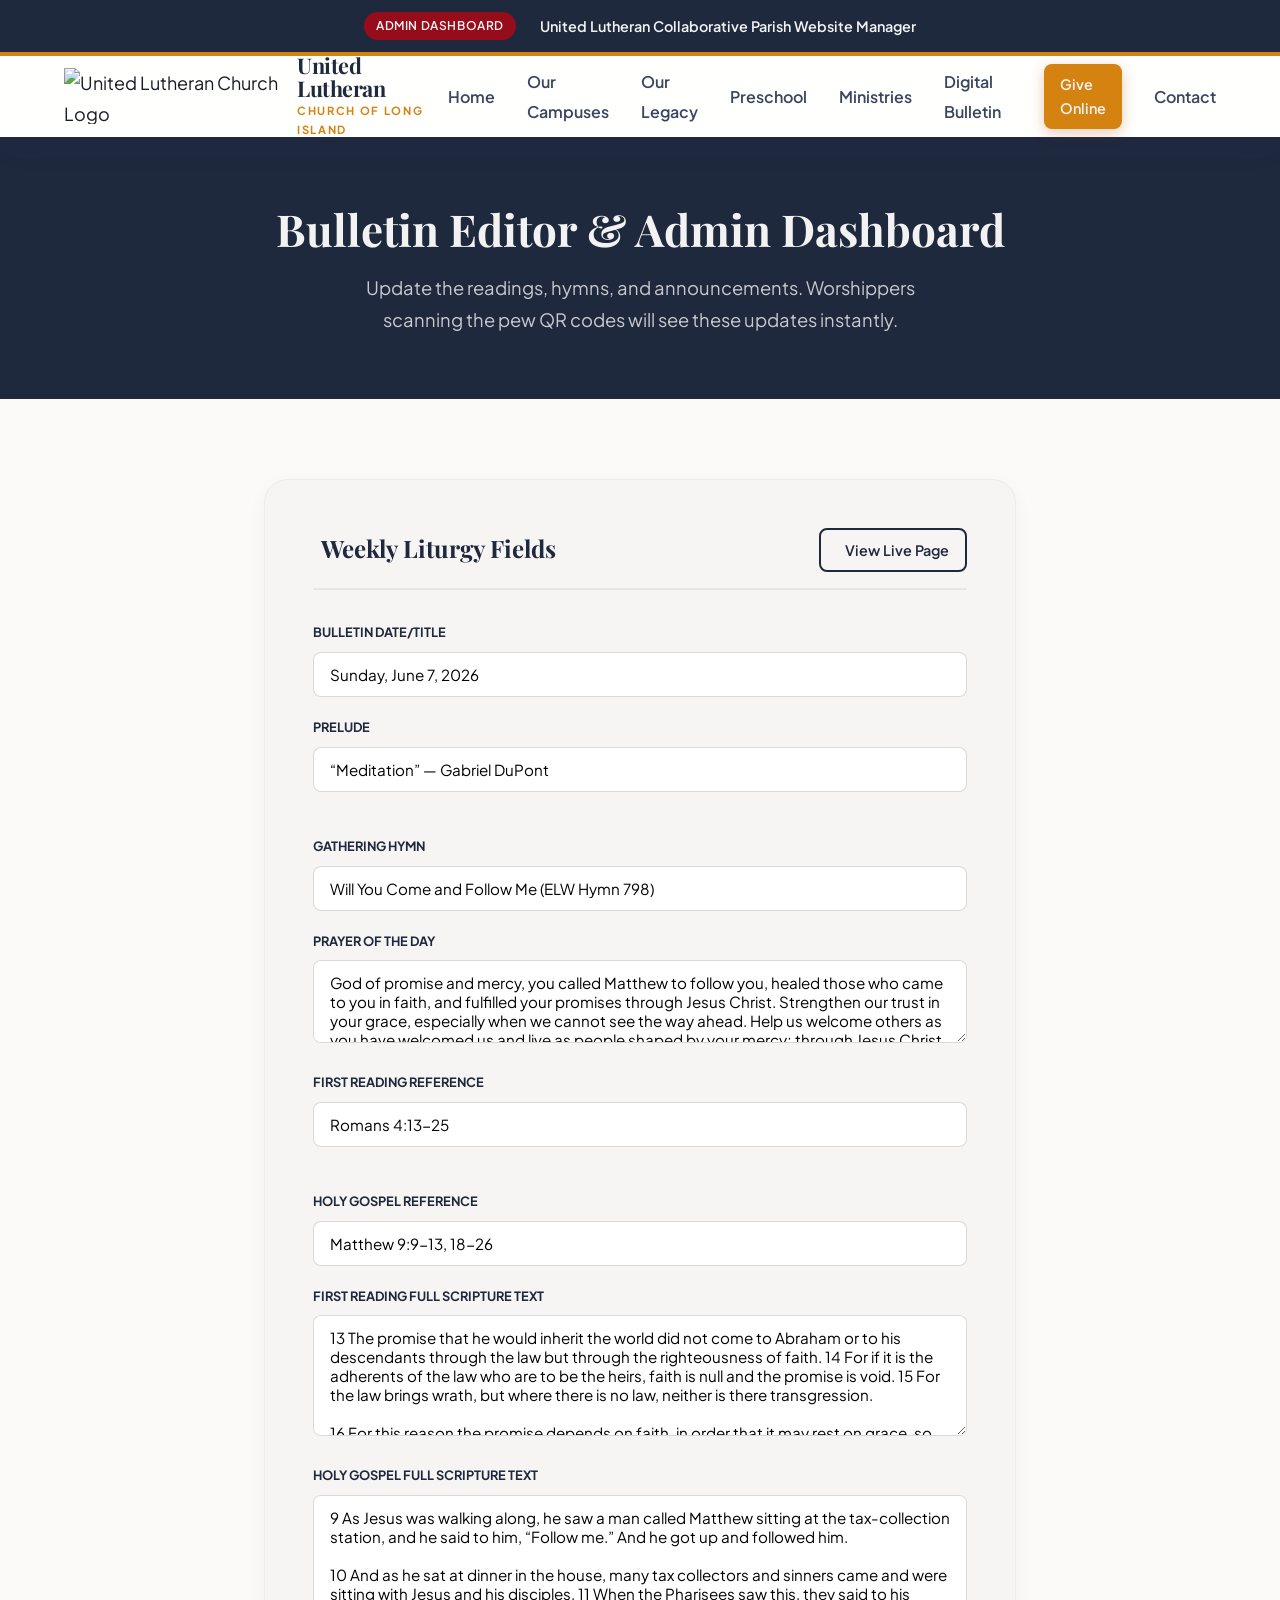
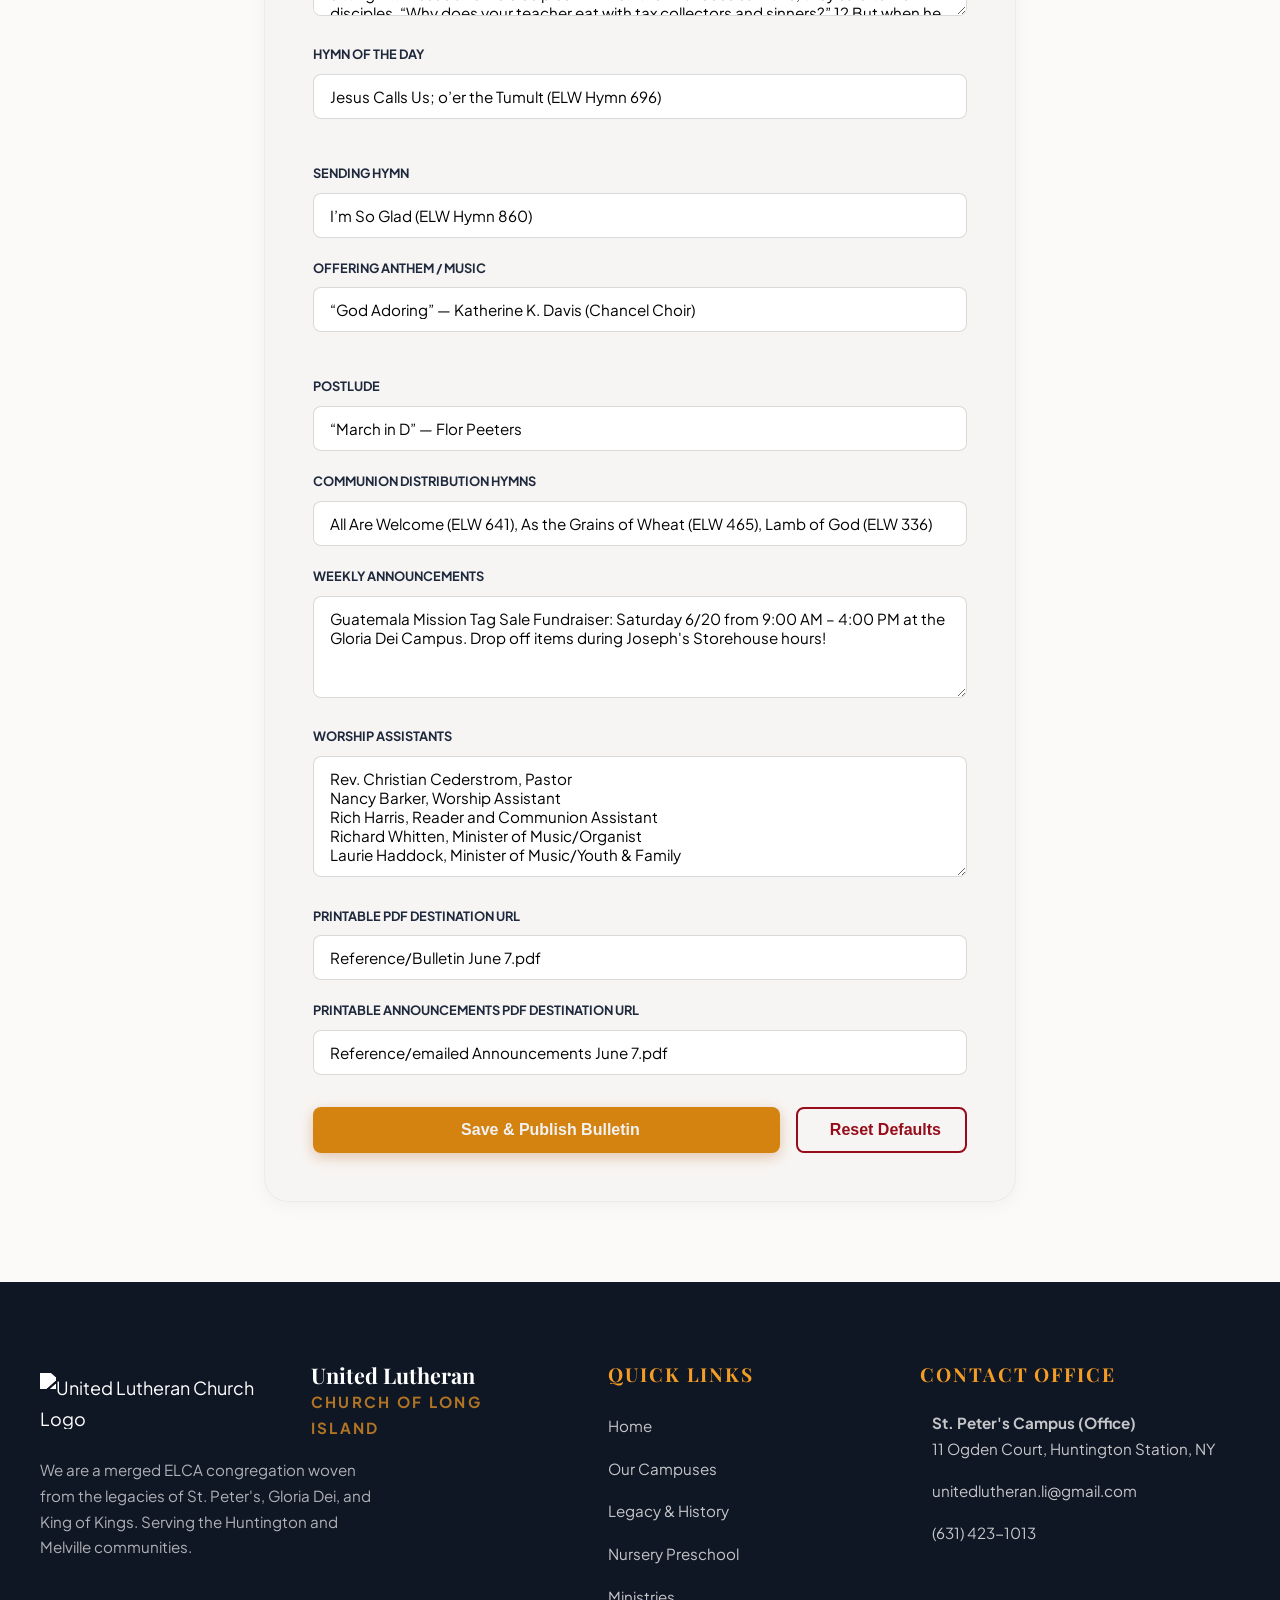
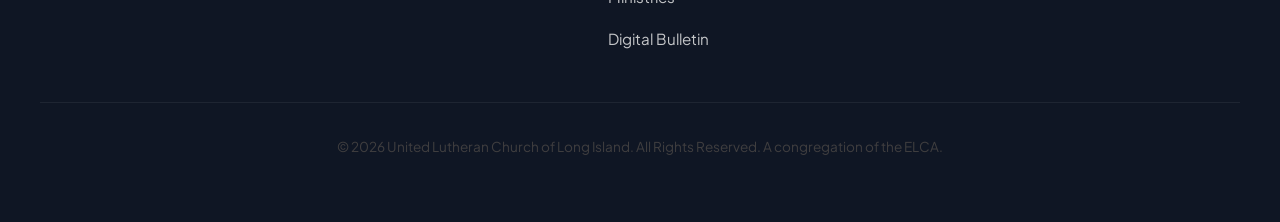
==== commit 1aefbe74: "Enhance digital bulletin with text size scaling controls and expandable announcements" ====
--- a/bulletin-admin.html
+++ b/bulletin-admin.html
@@ -165,6 +165,11 @@
                             <input type="text" id="adm-pdf-url" class="form-control" value="Reference/Bulletin June 7.pdf" required>
                         </div>
 
+                        <div class="form-group">
+                            <label class="form-label" for="adm-announcements-pdf-url">Printable Announcements PDF Destination URL</label>
+                            <input type="text" id="adm-announcements-pdf-url" class="form-control" value="Reference/emailed Announcements June 7.pdf" required>
+                        </div>
+
                         <div style="display: flex; gap: 1rem; margin-top: 2rem;">
                             <button type="submit" class="btn btn-primary" style="flex: 1;"><i data-lucide="save"></i> Save & Publish Bulletin</button>
                             <button type="button" id="reset-defaults-btn" class="btn btn-outline" style="color: var(--clr-secondary); border-color: var(--clr-secondary);"><i data-lucide="rotate-ccw"></i> Reset Defaults</button>
--- a/css/style.css
+++ b/css/style.css
@@ -997,4 +997,132 @@
     white-space: pre-line; /* preserves line breaks for song lyrics */
 }
 
-
+.bulletin-worshipper-card {
+    padding: 3.5rem;
+    background: var(--clr-bg-pure);
+    border: 1px solid rgba(0,0,0,0.06);
+    box-shadow: var(--shadow-medium);
+    border-radius: var(--border-radius-lg);
+    transition: var(--transition-smooth);
+}
+
+@media (max-width: 768px) {
+    .bulletin-worshipper-card {
+        padding: 1.5rem;
+        border-radius: var(--border-radius-md);
+    }
+}
+
+/* Accessibility Sizing Panel */
+.accessibility-panel {
+    display: flex;
+    align-items: center;
+    justify-content: space-between;
+    margin-bottom: 2rem;
+    padding-bottom: 1rem;
+    border-bottom: 1px solid rgba(0,0,0,0.06);
+}
+
+.accessibility-panel-label {
+    font-size: 0.9rem;
+    font-weight: 600;
+    color: var(--clr-text-muted);
+    display: inline-flex;
+    align-items: center;
+    gap: 6px;
+    text-transform: uppercase;
+    letter-spacing: 0.05em;
+}
+
+.accessibility-buttons {
+    display: inline-flex;
+    gap: 8px;
+}
+
+.btn-font-control {
+    background-color: transparent;
+    border: 1.5px solid rgba(0,0,0,0.15);
+    color: var(--clr-primary);
+    padding: 0.35rem 0.75rem;
+    font-size: 0.9rem;
+    font-weight: 700;
+    border-radius: var(--border-radius-sm);
+    cursor: pointer;
+    transition: var(--transition-smooth);
+    display: inline-flex;
+    align-items: center;
+    justify-content: center;
+}
+
+.btn-font-control:hover:not(:disabled) {
+    border-color: var(--clr-primary);
+    background-color: rgba(0,0,0,0.02);
+}
+
+.btn-font-control:focus-visible {
+    outline: 2px solid var(--clr-accent);
+    outline-offset: 2px;
+}
+
+.btn-font-control:disabled {
+    opacity: 0.35;
+    cursor: not-allowed;
+}
+
+/* Expandable Gold Announcements Card */
+.announcements-details {
+    background-color: hsl(35, 100%, 97%); /* Parish warm cream/gold */
+    border: 1px solid rgba(180, 83, 9, 0.25);
+    border-radius: var(--border-radius-md);
+    padding: 1.5rem;
+    margin-bottom: 2rem;
+    transition: var(--transition-smooth);
+}
+
+.announcements-details[open] {
+    box-shadow: var(--shadow-soft);
+    border-color: var(--clr-accent);
+}
+
+.announcements-summary {
+    font-family: var(--font-heading);
+    font-weight: 700;
+    color: var(--clr-primary);
+    cursor: pointer;
+    list-style: none;
+    display: flex;
+    justify-content: space-between;
+    align-items: center;
+    outline: none;
+    user-select: none;
+}
+
+.announcements-summary::-webkit-details-marker {
+    display: none;
+}
+
+.announcements-summary-title {
+    display: flex;
+    align-items: center;
+    gap: 10px;
+    font-size: 1.25rem;
+}
+
+.announcements-toggle-icon {
+    color: var(--clr-accent);
+    transition: transform 0.3s ease;
+    flex-shrink: 0;
+}
+
+.announcements-details[open] .announcements-toggle-icon {
+    transform: rotate(180deg);
+}
+
+.announcements-content {
+    margin-top: 1.25rem;
+    border-top: 1.5px dashed rgba(180, 83, 9, 0.15);
+    padding-top: 1.25rem;
+    animation: fadeIn 0.4s ease-out forwards;
+}
+
+
